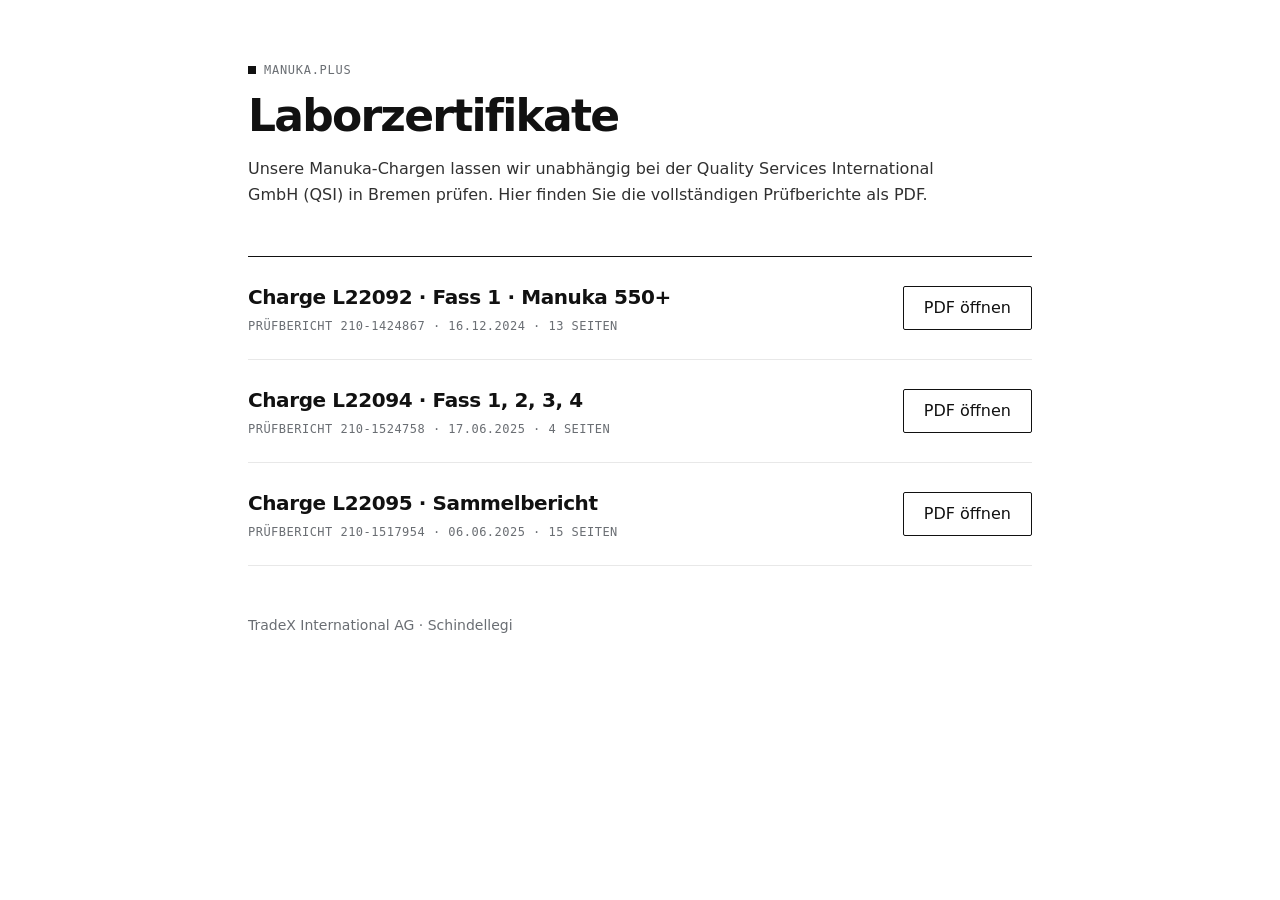
==== zertifikate/index.html @ 69a6b013 "Zertifikate unter /zertifikate, Rest leitet zu Amazon weiter Co-Authored-By: Claude Opus 5.5 <norepl" ====
<!doctype html>
<html lang="de">
<head>
<meta charset="utf-8">
<meta name="viewport" content="width=device-width, initial-scale=1">
<title>Laborzertifikate · Manuka.Plus</title>
<meta name="description" content="Prüfberichte der Quality Services International GmbH (QSI, Bremen) zu unseren Manuka-Honig-Chargen.">
<style>
:root{--white:#fff;--paper:#F8F9FA;--ink:#111;--graphite:#303030;--line:#E8E8E8;--muted:#6A6E73;--accent:#111;--r:2px;--duration-quick:150ms}
*{box-sizing:border-box}
html{-webkit-font-smoothing:antialiased}
body{margin:0;background:var(--white);color:var(--ink);font:400 16px/1.6 Geist,system-ui,-apple-system,"Segoe UI",Roboto,sans-serif}
main{max-width:880px;margin:0 auto;padding:64px clamp(16px,4vw,48px) 96px}
.eyebrow{font:500 12px/1 "JetBrains Mono",ui-monospace,Menlo,monospace;letter-spacing:.06em;text-transform:uppercase;color:var(--muted);display:flex;gap:8px;align-items:center}
.eyebrow::before{content:"";width:8px;height:8px;background:var(--accent)}
h1{font-weight:600;font-size:clamp(32px,6vw,44px);line-height:1.1;letter-spacing:-.04em;margin:16px 0 16px;text-wrap:balance}
p.lead{color:var(--graphite);max-width:70ch;margin:0 0 48px;text-wrap:pretty}
ul{list-style:none;margin:0;padding:0;border-top:1px solid var(--ink)}
li{border-bottom:1px solid var(--line);padding:24px 0;display:flex;gap:16px;justify-content:space-between;align-items:center;flex-wrap:wrap}
h2{font-size:20px;font-weight:600;letter-spacing:-.02em;margin:0 0 4px}
.meta{font:400 12px/1.5 "JetBrains Mono",ui-monospace,Menlo,monospace;letter-spacing:.04em;text-transform:uppercase;color:var(--muted);font-variant-numeric:tabular-nums}
a.btn{display:inline-flex;align-items:center;min-height:44px;padding:0 20px;border:1px solid var(--ink);border-radius:var(--r);color:var(--ink);text-decoration:none;font-weight:500;white-space:nowrap;transition:background-color var(--duration-quick),color var(--duration-quick)}
a.btn:hover{background:var(--ink);color:var(--white)}
a:focus-visible{outline:2px solid var(--accent);outline-offset:3px}
footer{margin-top:48px;color:var(--muted);font-size:14px}
footer a{color:var(--ink)}
@media (prefers-reduced-motion:reduce){a.btn{transition:none}}
</style>
</head>
<body>
<main>
  <div class="eyebrow">Manuka.Plus</div>
  <h1>Laborzertifikate</h1>
  <p class="lead">Unsere Manuka-Chargen lassen wir unabhängig bei der Quality Services International GmbH (QSI) in Bremen prüfen. Hier finden Sie die vollständigen Prüfberichte als PDF.</p>
  <ul>
    <li>
      <div>
        <h2>Charge L22092 · Fass 1 · Manuka 550+</h2>
        <div class="meta">Prüfbericht 210-1424867 · 16.12.2024 · 13 Seiten</div>
      </div>
      <a class="btn" href="l22092-fass-1-manuka-550.pdf">PDF öffnen</a>
    </li>
    <li>
      <div>
        <h2>Charge L22094 · Fass 1, 2, 3, 4</h2>
        <div class="meta">Prüfbericht 210-1524758 · 17.06.2025 · 4 Seiten</div>
      </div>
      <a class="btn" href="l22094-fass-1-2-3-4.pdf">PDF öffnen</a>
    </li>
    <li>
      <div>
        <h2>Charge L22095 · Sammelbericht</h2>
        <div class="meta">Prüfbericht 210-1517954 · 06.06.2025 · 15 Seiten</div>
      </div>
      <a class="btn" href="l22095-sammelbericht.pdf">PDF öffnen</a>
    </li>
  </ul>
  <footer>TradeX International AG · Schindellegi</footer>
</main>
</body>
</html>
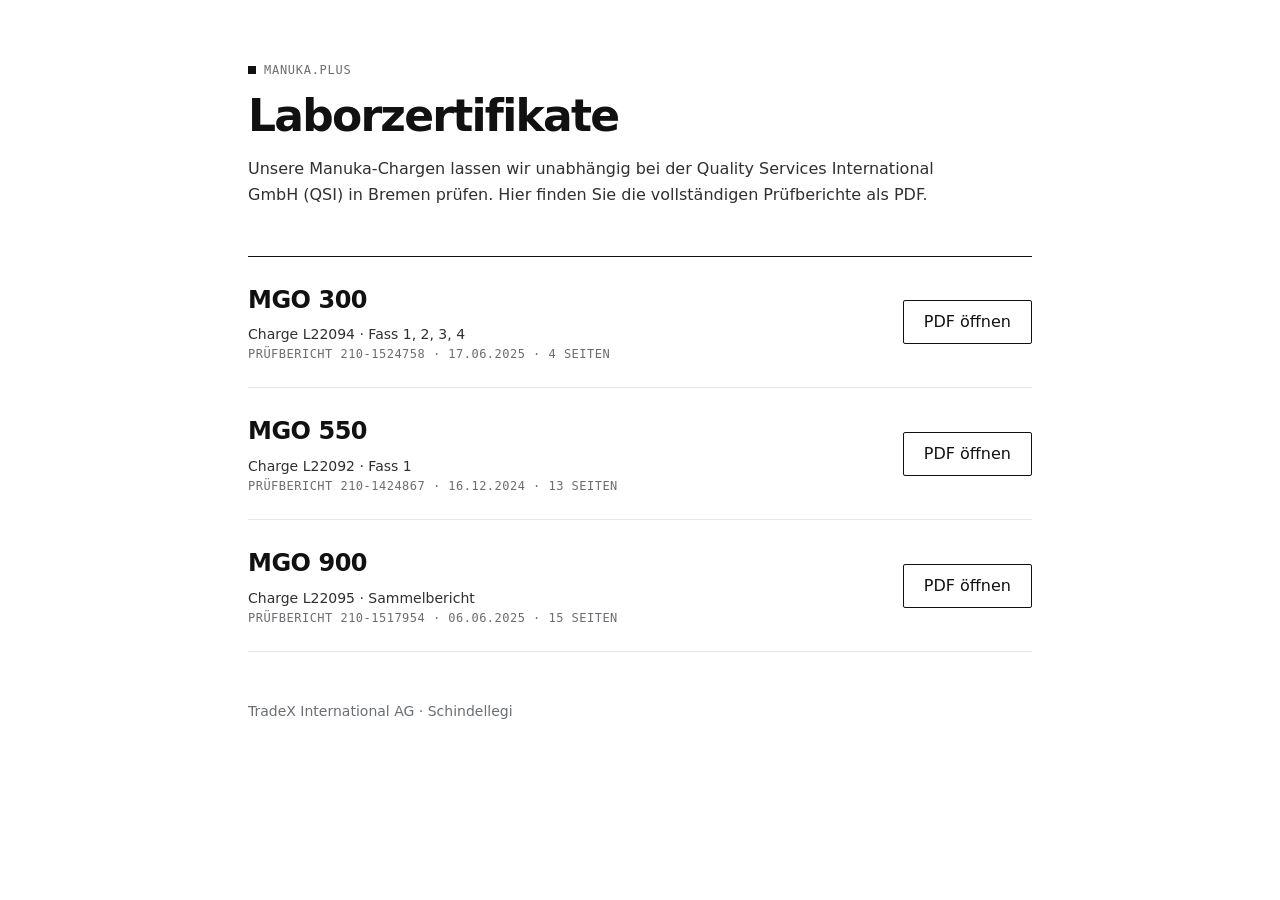
==== commit d6980e3d: "Zertifikate nach MGO-Stufe benennen Co-Authored-By: Claude Opus 5.5 <noreply@anthropic.com> Claude-S" ====
--- a/zertifikate/index.html
+++ b/zertifikate/index.html
@@ -17,7 +17,8 @@
 p.lead{color:var(--graphite);max-width:70ch;margin:0 0 48px;text-wrap:pretty}
 ul{list-style:none;margin:0;padding:0;border-top:1px solid var(--ink)}
 li{border-bottom:1px solid var(--line);padding:24px 0;display:flex;gap:16px;justify-content:space-between;align-items:center;flex-wrap:wrap}
-h2{font-size:20px;font-weight:600;letter-spacing:-.02em;margin:0 0 4px}
+h2{font-size:24px;font-weight:600;letter-spacing:-.02em;margin:0 0 4px}
+.sub{font-size:14px;color:var(--graphite)}
 .meta{font:400 12px/1.5 "JetBrains Mono",ui-monospace,Menlo,monospace;letter-spacing:.04em;text-transform:uppercase;color:var(--muted);font-variant-numeric:tabular-nums}
 a.btn{display:inline-flex;align-items:center;min-height:44px;padding:0 20px;border:1px solid var(--ink);border-radius:var(--r);color:var(--ink);text-decoration:none;font-weight:500;white-space:nowrap;transition:background-color var(--duration-quick),color var(--duration-quick)}
 a.btn:hover{background:var(--ink);color:var(--white)}
@@ -35,24 +36,27 @@
   <ul>
     <li>
       <div>
-        <h2>Charge L22092 · Fass 1 · Manuka 550+</h2>
-        <div class="meta">Prüfbericht 210-1424867 · 16.12.2024 · 13 Seiten</div>
+        <h2>MGO 300</h2>
+        <div class="sub">Charge L22094 · Fass 1, 2, 3, 4</div>
+        <div class="meta">Prüfbericht 210-1524758 · 17.06.2025 · 4 Seiten</div>
       </div>
-      <a class="btn" href="l22092-fass-1-manuka-550.pdf">PDF öffnen</a>
+      <a class="btn" href="l22094-fass-1-2-3-4.pdf" aria-label="MGO 300 PDF öffnen">PDF öffnen</a>
     </li>
     <li>
       <div>
-        <h2>Charge L22094 · Fass 1, 2, 3, 4</h2>
-        <div class="meta">Prüfbericht 210-1524758 · 17.06.2025 · 4 Seiten</div>
+        <h2>MGO 550</h2>
+        <div class="sub">Charge L22092 · Fass 1</div>
+        <div class="meta">Prüfbericht 210-1424867 · 16.12.2024 · 13 Seiten</div>
       </div>
-      <a class="btn" href="l22094-fass-1-2-3-4.pdf">PDF öffnen</a>
+      <a class="btn" href="l22092-fass-1-manuka-550.pdf" aria-label="MGO 550 PDF öffnen">PDF öffnen</a>
     </li>
     <li>
       <div>
-        <h2>Charge L22095 · Sammelbericht</h2>
+        <h2>MGO 900</h2>
+        <div class="sub">Charge L22095 · Sammelbericht</div>
         <div class="meta">Prüfbericht 210-1517954 · 06.06.2025 · 15 Seiten</div>
       </div>
-      <a class="btn" href="l22095-sammelbericht.pdf">PDF öffnen</a>
+      <a class="btn" href="l22095-sammelbericht.pdf" aria-label="MGO 900 PDF öffnen">PDF öffnen</a>
     </li>
   </ul>
   <footer>TradeX International AG · Schindellegi</footer>
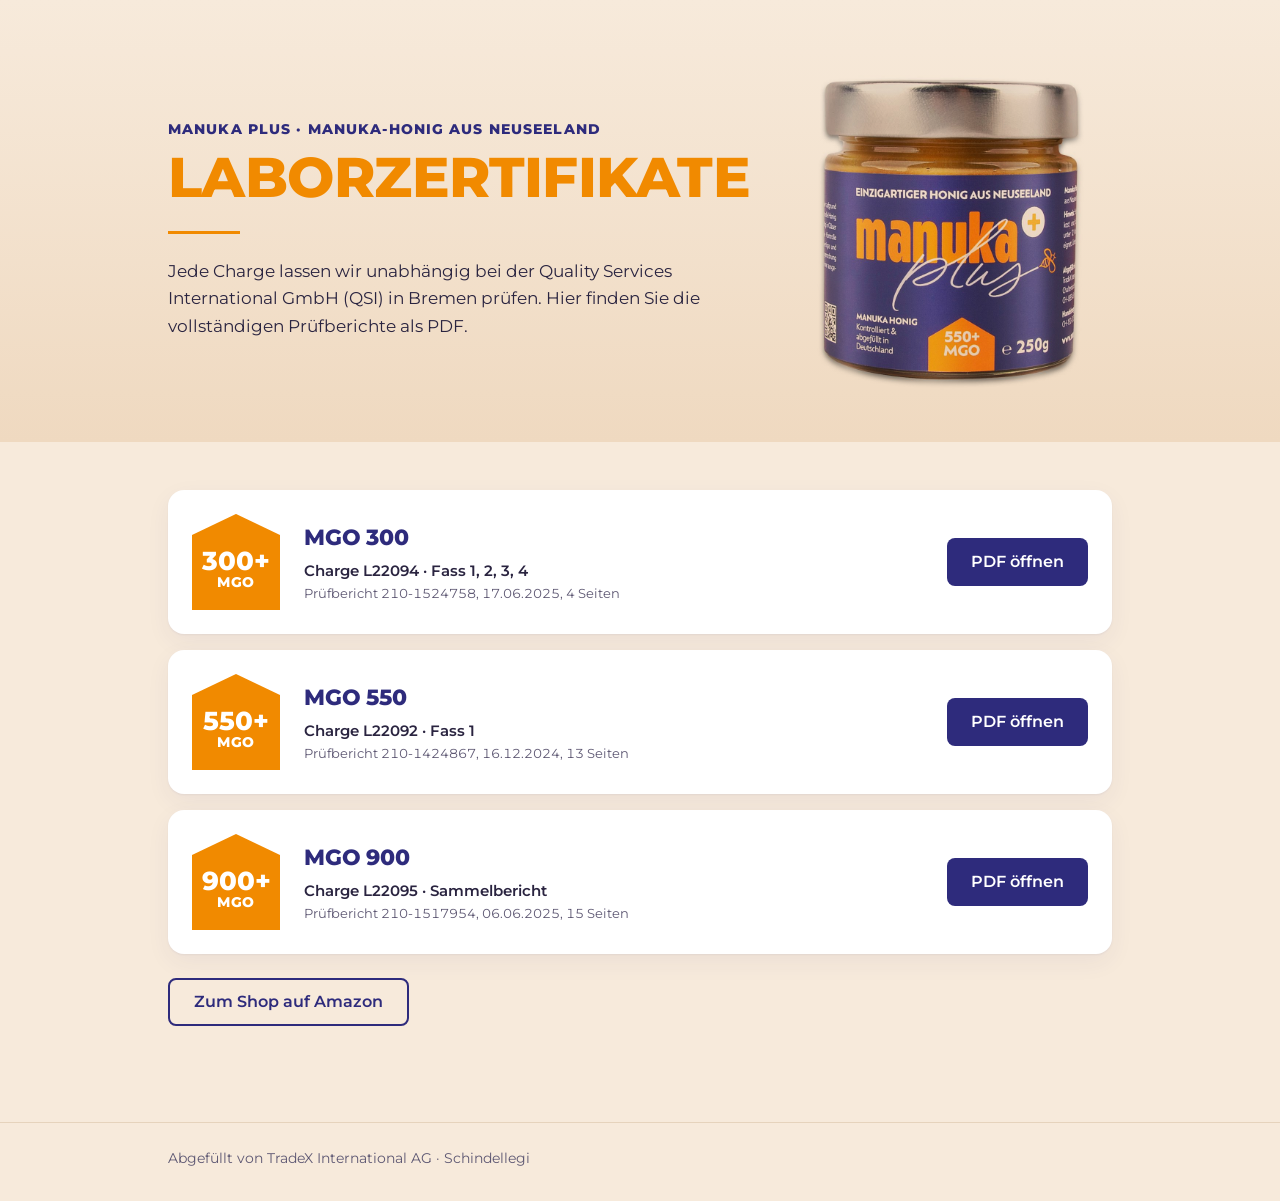
==== commit 8f943713: "Zertifikatsseite im Manuka-Plus-Stil (Orange, Navy, Beige, Glas-Foto) Co-Authored-By: Claude Opus 5." ====
--- a/zertifikate/index.html
+++ b/zertifikate/index.html
@@ -3,63 +3,103 @@
 <head>
 <meta charset="utf-8">
 <meta name="viewport" content="width=device-width, initial-scale=1">
-<title>Laborzertifikate · Manuka.Plus</title>
-<meta name="description" content="Prüfberichte der Quality Services International GmbH (QSI, Bremen) zu unseren Manuka-Honig-Chargen.">
+<title>Laborzertifikate · Manuka Plus</title>
+<meta name="description" content="Unabhängige Prüfberichte der Quality Services International GmbH (QSI, Bremen) zu unserem Manuka-Honig MGO 300, MGO 550 und MGO 900.">
 <style>
-:root{--white:#fff;--paper:#F8F9FA;--ink:#111;--graphite:#303030;--line:#E8E8E8;--muted:#6A6E73;--accent:#111;--r:2px;--duration-quick:150ms}
+@font-face{font-family:Montserrat;font-weight:400;font-display:swap;src:url(../assets/fonts/montserrat-latin-400-normal.woff2) format("woff2")}
+@font-face{font-family:Montserrat;font-weight:600;font-display:swap;src:url(../assets/fonts/montserrat-latin-600-normal.woff2) format("woff2")}
+@font-face{font-family:Montserrat;font-weight:800;font-display:swap;src:url(../assets/fonts/montserrat-latin-800-normal.woff2) format("woff2")}
+:root{
+  --navy:#2E2B7C;--navy-hover:#24216A;--orange:#F18A00;--orange-text:#B85F00;
+  --cream:#F7EADB;--cream-deep:#EFD9C0;--card:#FFFFFF;--ink:#2A2440;--muted:#5E5873;--line:#E6D3BC;
+  --r-sm:8px;--r-lg:16px;--duration-quick:150ms;--ease:cubic-bezier(.22,1,.36,1)
+}
 *{box-sizing:border-box}
 html{-webkit-font-smoothing:antialiased}
-body{margin:0;background:var(--white);color:var(--ink);font:400 16px/1.6 Geist,system-ui,-apple-system,"Segoe UI",Roboto,sans-serif}
-main{max-width:880px;margin:0 auto;padding:64px clamp(16px,4vw,48px) 96px}
-.eyebrow{font:500 12px/1 "JetBrains Mono",ui-monospace,Menlo,monospace;letter-spacing:.06em;text-transform:uppercase;color:var(--muted);display:flex;gap:8px;align-items:center}
-.eyebrow::before{content:"";width:8px;height:8px;background:var(--accent)}
-h1{font-weight:600;font-size:clamp(32px,6vw,44px);line-height:1.1;letter-spacing:-.04em;margin:16px 0 16px;text-wrap:balance}
-p.lead{color:var(--graphite);max-width:70ch;margin:0 0 48px;text-wrap:pretty}
-ul{list-style:none;margin:0;padding:0;border-top:1px solid var(--ink)}
-li{border-bottom:1px solid var(--line);padding:24px 0;display:flex;gap:16px;justify-content:space-between;align-items:center;flex-wrap:wrap}
-h2{font-size:24px;font-weight:600;letter-spacing:-.02em;margin:0 0 4px}
-.sub{font-size:14px;color:var(--graphite)}
-.meta{font:400 12px/1.5 "JetBrains Mono",ui-monospace,Menlo,monospace;letter-spacing:.04em;text-transform:uppercase;color:var(--muted);font-variant-numeric:tabular-nums}
-a.btn{display:inline-flex;align-items:center;min-height:44px;padding:0 20px;border:1px solid var(--ink);border-radius:var(--r);color:var(--ink);text-decoration:none;font-weight:500;white-space:nowrap;transition:background-color var(--duration-quick),color var(--duration-quick)}
-a.btn:hover{background:var(--ink);color:var(--white)}
-a:focus-visible{outline:2px solid var(--accent);outline-offset:3px}
-footer{margin-top:48px;color:var(--muted);font-size:14px}
-footer a{color:var(--ink)}
-@media (prefers-reduced-motion:reduce){a.btn{transition:none}}
+body{margin:0;background:var(--cream);color:var(--ink);font:400 16px/1.6 Montserrat,system-ui,-apple-system,"Segoe UI",sans-serif}
+.wrap{max-width:1040px;margin:0 auto;padding:0 clamp(16px,4vw,48px)}
+.hero{background:linear-gradient(180deg,var(--cream) 0%,var(--cream-deep) 100%)}
+.hero .wrap{display:grid;grid-template-columns:1.2fr 1fr;gap:32px;align-items:center;padding-top:64px;padding-bottom:48px}
+.kicker{font-weight:800;font-size:14px;letter-spacing:.08em;text-transform:uppercase;color:var(--navy);margin:0 0 8px}
+h1{font-weight:800;font-size:clamp(26px,7.4vw,56px);line-height:1.05;letter-spacing:-.01em;text-transform:uppercase;color:var(--orange);margin:0 0 24px;text-wrap:balance}
+.rule{width:72px;height:3px;background:var(--orange);border:0;margin:0 0 24px}
+.lead{max-width:52ch;margin:0;color:var(--ink);font-size:17px;text-wrap:pretty}
+.hero img{width:100%;max-width:380px;height:auto;justify-self:center;mix-blend-mode:multiply;aspect-ratio:1}
+main.wrap{padding-top:48px;padding-bottom:96px}
+ul{list-style:none;margin:0;padding:0;display:grid;gap:16px}
+li{background:var(--card);border-radius:var(--r-lg);padding:24px;display:flex;gap:24px;align-items:center;box-shadow:0 1px 2px rgb(46 43 124 / .06),0 8px 24px rgb(46 43 124 / .06)}
+.badge{flex:none;width:88px;height:96px;background:var(--orange);color:#fff;display:flex;flex-direction:column;align-items:center;justify-content:center;padding-top:14px;clip-path:polygon(50% 0,100% 22%,100% 100%,0 100%,0 22%);font-weight:800;line-height:1.05;text-align:center}
+.badge b{font-size:26px}
+.badge span{font-size:14px;letter-spacing:.04em}
+.info{flex:1;min-width:0}
+h2{font-weight:800;font-size:22px;color:var(--navy);margin:0 0 4px;letter-spacing:-.01em}
+.sub{font-size:15px;font-weight:600;color:var(--ink)}
+.meta{font-size:13px;color:var(--muted);font-variant-numeric:tabular-nums}
+a.btn{flex:none;display:inline-flex;align-items:center;min-height:48px;padding:0 24px;border-radius:var(--r-sm);background:var(--navy);color:#fff;text-decoration:none;font-weight:600;white-space:nowrap;transition:background-color var(--duration-quick) var(--ease)}
+a.btn:hover{background:var(--navy-hover)}
+a.btn:active{transform:scale(.96)}
+a:focus-visible{outline:2px solid var(--orange);outline-offset:3px}
+.note{margin:32px 0 0;font-size:14px;color:var(--muted);max-width:70ch}
+.shop{display:inline-flex;align-items:center;min-height:48px;margin-top:24px;padding:0 24px;border-radius:var(--r-sm);border:2px solid var(--navy);color:var(--navy);font-weight:600;text-decoration:none}
+.shop:hover{background:var(--navy);color:#fff}
+footer{border-top:1px solid var(--line)}
+footer .wrap{padding-top:24px;padding-bottom:32px;font-size:14px;color:var(--muted)}
+@media (max-width:767px){
+  .hero .wrap{grid-template-columns:1fr;padding-top:40px;gap:8px}
+  .hero img{max-width:240px;order:-1}
+  li{flex-wrap:wrap;gap:16px;padding:20px}
+  .badge{width:72px;height:80px;padding-top:12px}
+  .badge b{font-size:22px}
+  .info{flex-basis:calc(100% - 88px)}
+  a.btn{width:100%;justify-content:center}
+}
+@media (prefers-reduced-motion:reduce){a.btn{transition:none}a.btn:active{transform:none}}
 </style>
 </head>
 <body>
-<main>
-  <div class="eyebrow">Manuka.Plus</div>
-  <h1>Laborzertifikate</h1>
-  <p class="lead">Unsere Manuka-Chargen lassen wir unabhängig bei der Quality Services International GmbH (QSI) in Bremen prüfen. Hier finden Sie die vollständigen Prüfberichte als PDF.</p>
+<header class="hero">
+  <div class="wrap">
+    <div>
+      <p class="kicker">Manuka Plus · Manuka-Honig aus Neuseeland</p>
+      <h1>Laborzertifikate</h1>
+      <hr class="rule">
+      <p class="lead">Jede Charge lassen wir unabhängig bei der Quality Services International GmbH (QSI) in Bremen prüfen. Hier finden Sie die vollständigen Prüfberichte als PDF.</p>
+    </div>
+    <img src="../assets/manuka-plus-glas.jpg" width="900" height="900" alt="Glas Manuka Plus Manuka-Honig 550+ MGO, 250 g">
+  </div>
+</header>
+<main class="wrap">
   <ul>
     <li>
-      <div>
+      <div class="badge" aria-hidden="true"><b>300+</b><span>MGO</span></div>
+      <div class="info">
         <h2>MGO 300</h2>
         <div class="sub">Charge L22094 · Fass 1, 2, 3, 4</div>
-        <div class="meta">Prüfbericht 210-1524758 · 17.06.2025 · 4 Seiten</div>
+        <div class="meta">Prüfbericht 210-1524758, 17.06.2025, 4 Seiten</div>
       </div>
-      <a class="btn" href="l22094-fass-1-2-3-4.pdf" aria-label="MGO 300 PDF öffnen">PDF öffnen</a>
+      <a class="btn" href="l22094-fass-1-2-3-4.pdf" aria-label="Prüfbericht MGO 300 als PDF öffnen">PDF öffnen</a>
     </li>
     <li>
-      <div>
+      <div class="badge" aria-hidden="true"><b>550+</b><span>MGO</span></div>
+      <div class="info">
         <h2>MGO 550</h2>
         <div class="sub">Charge L22092 · Fass 1</div>
-        <div class="meta">Prüfbericht 210-1424867 · 16.12.2024 · 13 Seiten</div>
+        <div class="meta">Prüfbericht 210-1424867, 16.12.2024, 13 Seiten</div>
       </div>
-      <a class="btn" href="l22092-fass-1-manuka-550.pdf" aria-label="MGO 550 PDF öffnen">PDF öffnen</a>
+      <a class="btn" href="l22092-fass-1-manuka-550.pdf" aria-label="Prüfbericht MGO 550 als PDF öffnen">PDF öffnen</a>
     </li>
     <li>
-      <div>
+      <div class="badge" aria-hidden="true"><b>900+</b><span>MGO</span></div>
+      <div class="info">
         <h2>MGO 900</h2>
         <div class="sub">Charge L22095 · Sammelbericht</div>
-        <div class="meta">Prüfbericht 210-1517954 · 06.06.2025 · 15 Seiten</div>
+        <div class="meta">Prüfbericht 210-1517954, 06.06.2025, 15 Seiten</div>
       </div>
-      <a class="btn" href="l22095-sammelbericht.pdf" aria-label="MGO 900 PDF öffnen">PDF öffnen</a>
+      <a class="btn" href="l22095-sammelbericht.pdf" aria-label="Prüfbericht MGO 900 als PDF öffnen">PDF öffnen</a>
     </li>
   </ul>
-  <footer>TradeX International AG · Schindellegi</footer>
+  <a class="shop" href="https://www.amazon.de/dp/B0G4X7DW7X?th=1">Zum Shop auf Amazon</a>
 </main>
+<footer><div class="wrap">Abgefüllt von TradeX International AG · Schindellegi</div></footer>
 </body>
 </html>
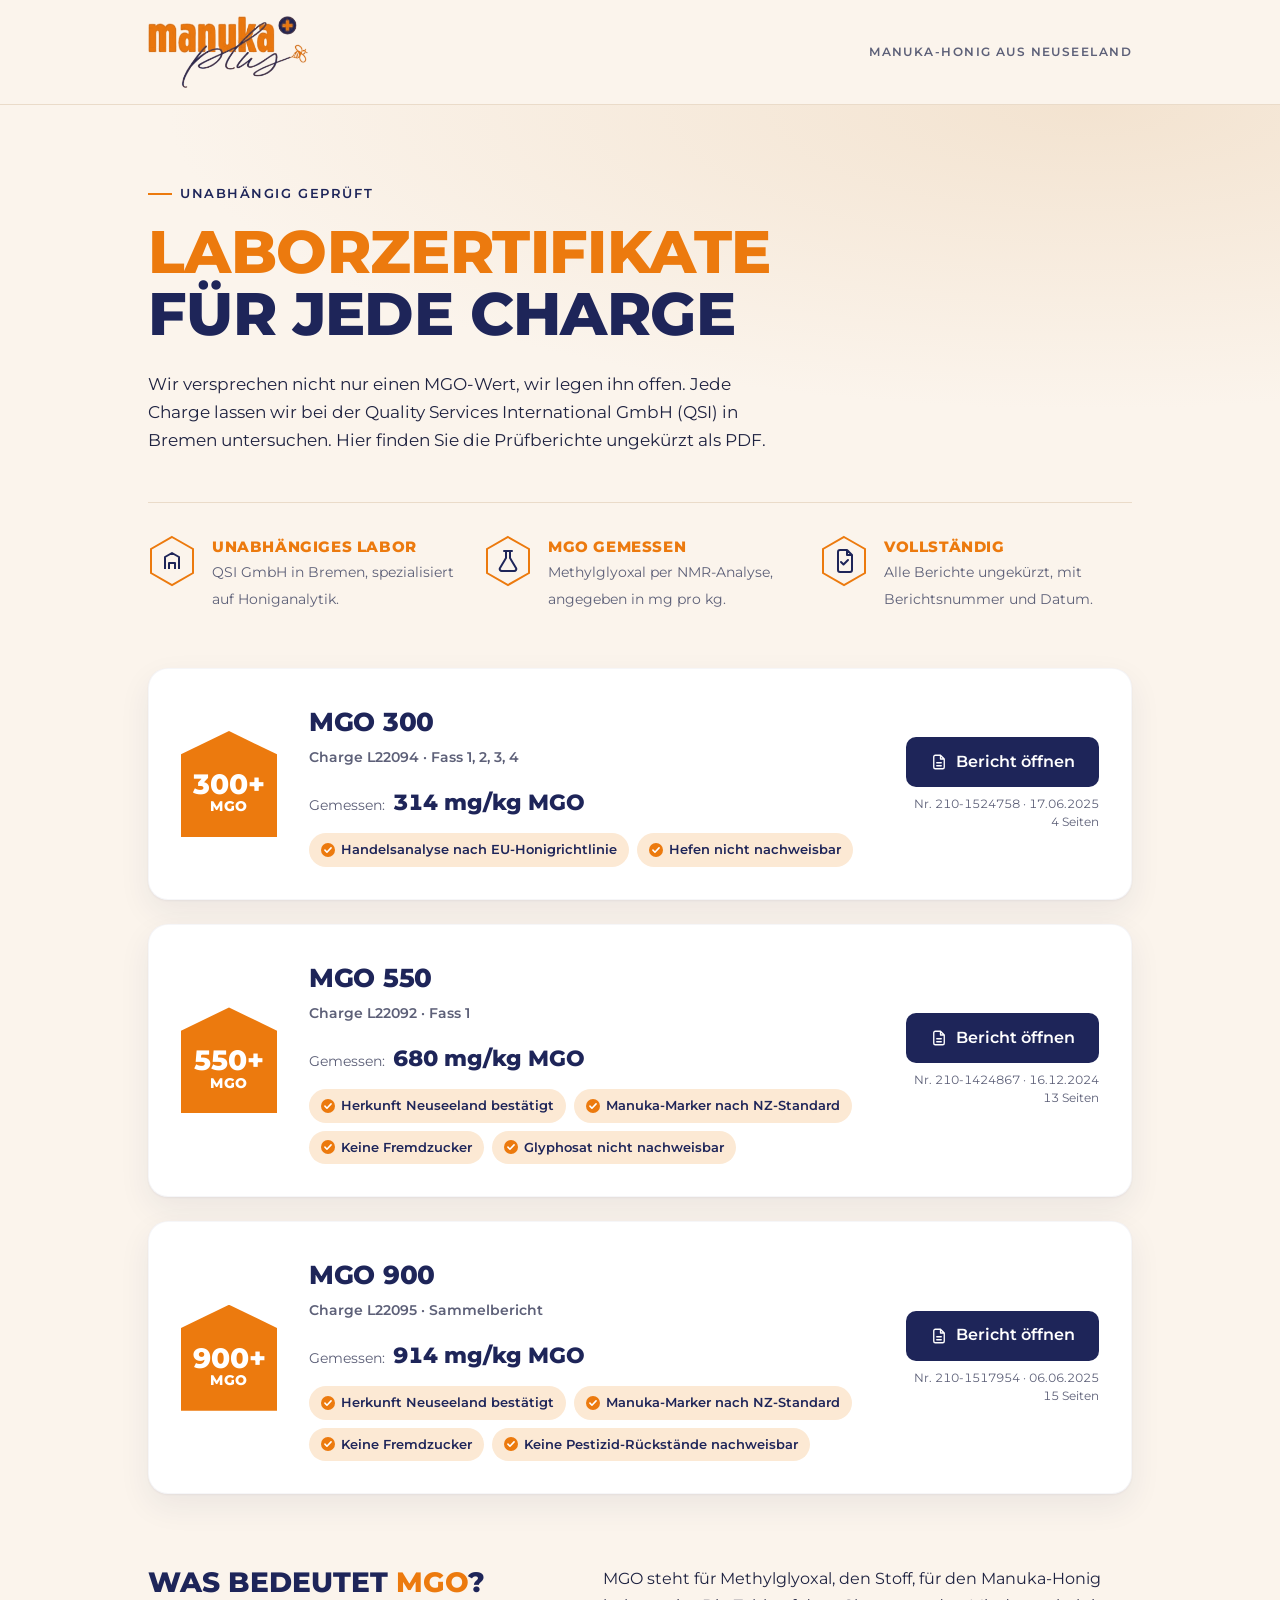
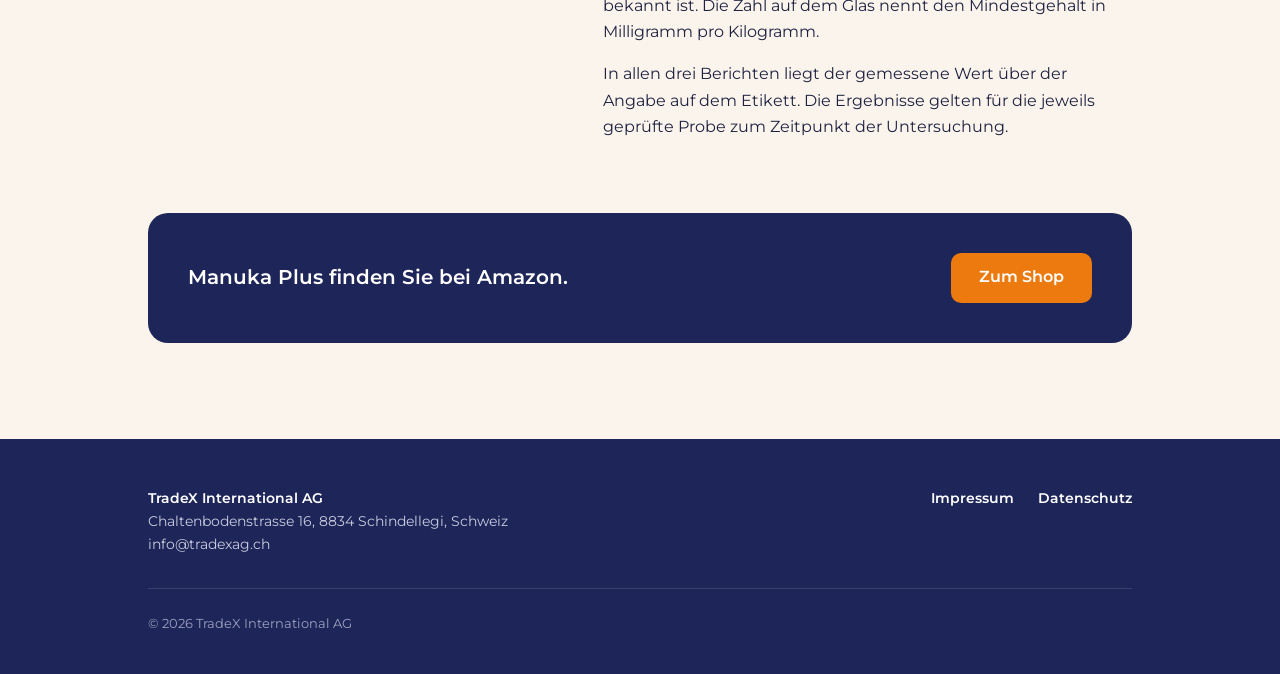
==== commit eb6f8406: "Zertifikatsseite hochwertiger: Logo, Messwerte, Prüfpunkte, MGO-Erklärung; Impressum Co-Authored-By:" ====
--- a/zertifikate/index.html
+++ b/zertifikate/index.html
@@ -4,102 +4,186 @@
 <meta charset="utf-8">
 <meta name="viewport" content="width=device-width, initial-scale=1">
 <title>Laborzertifikate · Manuka Plus</title>
-<meta name="description" content="Unabhängige Prüfberichte der Quality Services International GmbH (QSI, Bremen) zu unserem Manuka-Honig MGO 300, MGO 550 und MGO 900.">
+<meta name="description" content="Unabhängige Prüfberichte der QSI GmbH Bremen zu Manuka Plus MGO 300, MGO 550 und MGO 900, vollständig als PDF.">
+<meta property="og:type" content="website">
+<meta property="og:site_name" content="Manuka Plus">
+<meta property="og:title" content="Laborzertifikate · Manuka Plus">
+<meta property="og:description" content="Unabhängige Prüfberichte (QSI Bremen) zu Manuka Plus MGO 300, MGO 550 und MGO 900.">
+<meta property="og:url" content="https://manuka.plus/zertifikate/">
+<meta property="og:image" content="https://manuka.plus/assets/og-manuka-plus-wide.jpg">
+<meta property="og:image:width" content="1200">
+<meta property="og:image:height" content="630">
+<meta name="twitter:card" content="summary_large_image">
+<link rel="icon" href="/assets/favicon.svg" type="image/svg+xml">
+<link rel="preload" href="/assets/fonts/montserrat-latin-800-normal.woff2" as="font" type="font/woff2" crossorigin>
+<link rel="stylesheet" href="/assets/site.css">
 <style>
-@font-face{font-family:Montserrat;font-weight:400;font-display:swap;src:url(../assets/fonts/montserrat-latin-400-normal.woff2) format("woff2")}
-@font-face{font-family:Montserrat;font-weight:600;font-display:swap;src:url(../assets/fonts/montserrat-latin-600-normal.woff2) format("woff2")}
-@font-face{font-family:Montserrat;font-weight:800;font-display:swap;src:url(../assets/fonts/montserrat-latin-800-normal.woff2) format("woff2")}
-:root{
-  --navy:#2E2B7C;--navy-hover:#24216A;--orange:#F18A00;--orange-text:#B85F00;
-  --cream:#F7EADB;--cream-deep:#EFD9C0;--card:#FFFFFF;--ink:#2A2440;--muted:#5E5873;--line:#E6D3BC;
-  --r-sm:8px;--r-lg:16px;--duration-quick:150ms;--ease:cubic-bezier(.22,1,.36,1)
+.hero{background:radial-gradient(120% 90% at 85% 0%,var(--sand) 0%,var(--cream) 60%);padding:72px 0 56px}
+.trust{display:grid;grid-template-columns:repeat(3,1fr);gap:24px;margin-top:48px;padding-top:32px;border-top:1px solid var(--line)}
+.trust div{display:flex;gap:16px;align-items:flex-start}
+.trust p{margin:0}
+.trust svg{flex:none;width:48px;height:52px}
+.trust b{display:block;font-weight:800;font-size:15px;color:var(--orange);text-transform:uppercase;letter-spacing:.04em}
+.trust span{font-size:14px;color:var(--muted);line-height:1.5}
+.list{display:grid;gap:24px;margin:0;padding:0;list-style:none}
+.report{background:var(--card);border-radius:var(--r-lg);box-shadow:var(--shadow);display:grid;grid-template-columns:auto 1fr auto;gap:32px;align-items:center;padding:32px;border:1px solid rgb(30 37 89 / .04)}
+.badge{width:96px;height:106px;background:var(--orange);color:#fff;display:flex;flex-direction:column;align-items:center;justify-content:center;padding-top:16px;clip-path:polygon(50% 0,100% 22%,100% 100%,0 100%,0 22%);font-weight:800;line-height:1.05;text-align:center}
+.badge b{font-size:28px}
+.badge small{font-size:14px;letter-spacing:.06em}
+.report h2{font-weight:800;font-size:26px;color:var(--navy);margin:0;letter-spacing:-.01em}
+.charge{font-size:14px;font-weight:600;color:var(--muted);margin:2px 0 16px}
+.measured{display:flex;align-items:baseline;gap:8px;margin:0 0 12px;color:var(--navy)}
+.measured strong{font-size:22px;font-weight:800;font-variant-numeric:tabular-nums}
+.measured span{font-size:14px;color:var(--muted)}
+.checks{list-style:none;margin:0;padding:0;display:flex;flex-wrap:wrap;gap:8px}
+.checks li{display:inline-flex;align-items:center;gap:6px;font-size:13px;font-weight:600;color:var(--navy);background:var(--orange-soft);border-radius:999px;padding:6px 12px}
+.checks svg{width:14px;height:14px;flex:none}
+.side{text-align:right;display:flex;flex-direction:column;gap:8px;align-items:flex-end}
+.side .no{font-size:12px;color:var(--muted);font-variant-numeric:tabular-nums;line-height:1.5}
+a.btn{display:inline-flex;align-items:center;gap:8px;min-height:50px;padding:0 24px;border-radius:var(--r-sm);background:var(--navy);color:#fff;text-decoration:none;font-weight:600;white-space:nowrap;transition:background-color var(--duration-quick) var(--ease)}
+a.btn:hover{background:var(--navy-2)}
+a.btn:active{transform:scale(.96)}
+a.btn svg{width:18px;height:18px}
+section.explain{margin-top:72px;display:grid;grid-template-columns:1fr 1.3fr;gap:48px;align-items:start}
+.explain h2{font-weight:800;font-size:28px;line-height:1.15;color:var(--navy);margin:0;text-transform:uppercase}
+.explain h2 em{font-style:normal;color:var(--orange)}
+.explain p{margin:0 0 16px;max-width:62ch}
+.cta{margin-top:56px;background:var(--navy);color:#fff;border-radius:var(--r-lg);padding:40px;display:flex;align-items:center;justify-content:space-between;gap:24px;flex-wrap:wrap}
+.cta p{margin:0;font-size:20px;font-weight:600;max-width:40ch}
+.cta a{display:inline-flex;align-items:center;min-height:50px;padding:0 28px;border-radius:var(--r-sm);background:var(--orange);color:#fff;font-weight:600;text-decoration:none}
+.cta a:hover{background:#D86C05}
+main{padding-top:56px}
+@media (max-width:899px){
+  .report{grid-template-columns:auto 1fr;gap:20px 24px}
+  .side{grid-column:1/-1;flex-direction:row-reverse;justify-content:space-between;align-items:center;text-align:left}
 }
-*{box-sizing:border-box}
-html{-webkit-font-smoothing:antialiased}
-body{margin:0;background:var(--cream);color:var(--ink);font:400 16px/1.6 Montserrat,system-ui,-apple-system,"Segoe UI",sans-serif}
-.wrap{max-width:1040px;margin:0 auto;padding:0 clamp(16px,4vw,48px)}
-.hero{background:linear-gradient(180deg,var(--cream) 0%,var(--cream-deep) 100%)}
-.hero .wrap{display:grid;grid-template-columns:1.2fr 1fr;gap:32px;align-items:center;padding-top:64px;padding-bottom:48px}
-.kicker{font-weight:800;font-size:14px;letter-spacing:.08em;text-transform:uppercase;color:var(--navy);margin:0 0 8px}
-h1{font-weight:800;font-size:clamp(26px,7.4vw,56px);line-height:1.05;letter-spacing:-.01em;text-transform:uppercase;color:var(--orange);margin:0 0 24px;text-wrap:balance}
-.rule{width:72px;height:3px;background:var(--orange);border:0;margin:0 0 24px}
-.lead{max-width:52ch;margin:0;color:var(--ink);font-size:17px;text-wrap:pretty}
-.hero img{width:100%;max-width:380px;height:auto;justify-self:center;mix-blend-mode:multiply;aspect-ratio:1}
-main.wrap{padding-top:48px;padding-bottom:96px}
-ul{list-style:none;margin:0;padding:0;display:grid;gap:16px}
-li{background:var(--card);border-radius:var(--r-lg);padding:24px;display:flex;gap:24px;align-items:center;box-shadow:0 1px 2px rgb(46 43 124 / .06),0 8px 24px rgb(46 43 124 / .06)}
-.badge{flex:none;width:88px;height:96px;background:var(--orange);color:#fff;display:flex;flex-direction:column;align-items:center;justify-content:center;padding-top:14px;clip-path:polygon(50% 0,100% 22%,100% 100%,0 100%,0 22%);font-weight:800;line-height:1.05;text-align:center}
-.badge b{font-size:26px}
-.badge span{font-size:14px;letter-spacing:.04em}
-.info{flex:1;min-width:0}
-h2{font-weight:800;font-size:22px;color:var(--navy);margin:0 0 4px;letter-spacing:-.01em}
-.sub{font-size:15px;font-weight:600;color:var(--ink)}
-.meta{font-size:13px;color:var(--muted);font-variant-numeric:tabular-nums}
-a.btn{flex:none;display:inline-flex;align-items:center;min-height:48px;padding:0 24px;border-radius:var(--r-sm);background:var(--navy);color:#fff;text-decoration:none;font-weight:600;white-space:nowrap;transition:background-color var(--duration-quick) var(--ease)}
-a.btn:hover{background:var(--navy-hover)}
-a.btn:active{transform:scale(.96)}
-a:focus-visible{outline:2px solid var(--orange);outline-offset:3px}
-.note{margin:32px 0 0;font-size:14px;color:var(--muted);max-width:70ch}
-.shop{display:inline-flex;align-items:center;min-height:48px;margin-top:24px;padding:0 24px;border-radius:var(--r-sm);border:2px solid var(--navy);color:var(--navy);font-weight:600;text-decoration:none}
-.shop:hover{background:var(--navy);color:#fff}
-footer{border-top:1px solid var(--line)}
-footer .wrap{padding-top:24px;padding-bottom:32px;font-size:14px;color:var(--muted)}
 @media (max-width:767px){
-  .hero .wrap{grid-template-columns:1fr;padding-top:40px;gap:8px}
-  .hero img{max-width:240px;order:-1}
-  li{flex-wrap:wrap;gap:16px;padding:20px}
+  .hero{padding:48px 0 40px}
+  .trust{grid-template-columns:1fr;gap:20px}
+  .report{padding:24px 20px;grid-template-columns:1fr}
   .badge{width:72px;height:80px;padding-top:12px}
   .badge b{font-size:22px}
-  .info{flex-basis:calc(100% - 88px)}
-  a.btn{width:100%;justify-content:center}
+  .side{flex-direction:column;align-items:stretch}
+  a.btn{justify-content:center}
+  section.explain{grid-template-columns:1fr;gap:16px;margin-top:56px}
+  .cta{padding:28px 24px}
+  .cta a{width:100%;justify-content:center}
 }
 @media (prefers-reduced-motion:reduce){a.btn{transition:none}a.btn:active{transform:none}}
 </style>
 </head>
 <body>
-<header class="hero">
+<svg width="0" height="0" style="position:absolute" aria-hidden="true">
+  <symbol id="hex" viewBox="0 0 48 52"><path d="M24 2 45 14v24L24 50 3 38V14Z" fill="none" stroke="#EC7A0E" stroke-width="2"/></symbol>
+  <symbol id="ok" viewBox="0 0 16 16"><circle cx="8" cy="8" r="8" fill="#EC7A0E"/><path d="m4.5 8.2 2.3 2.3 4.7-4.9" fill="none" stroke="#fff" stroke-width="1.8" stroke-linecap="round" stroke-linejoin="round"/></symbol>
+  <symbol id="doc" viewBox="0 0 24 24"><path d="M14 3H7a2 2 0 0 0-2 2v14a2 2 0 0 0 2 2h10a2 2 0 0 0 2-2V8Z M14 3v5h5 M9 13h6 M9 17h6" fill="none" stroke="currentColor" stroke-width="1.8" stroke-linecap="round" stroke-linejoin="round"/></symbol>
+</svg>
+
+<header class="topbar">
   <div class="wrap">
-    <div>
-      <p class="kicker">Manuka Plus · Manuka-Honig aus Neuseeland</p>
-      <h1>Laborzertifikate</h1>
-      <hr class="rule">
-      <p class="lead">Jede Charge lassen wir unabhängig bei der Quality Services International GmbH (QSI) in Bremen prüfen. Hier finden Sie die vollständigen Prüfberichte als PDF.</p>
-    </div>
-    <img src="../assets/manuka-plus-glas.jpg" width="900" height="900" alt="Glas Manuka Plus Manuka-Honig 550+ MGO, 250 g">
+    <img src="/assets/manuka-plus-logo.png" width="600" height="270" alt="Manuka Plus">
+    <span class="tag">Manuka-Honig aus Neuseeland</span>
   </div>
 </header>
+
+<section class="hero">
+  <div class="wrap">
+    <p class="kicker">Unabhängig geprüft</p>
+    <h1>Laborzertifikate <span>für jede Charge</span></h1>
+    <p class="lead">Wir versprechen nicht nur einen MGO-Wert, wir legen ihn offen. Jede Charge lassen wir bei der Quality Services International GmbH (QSI) in Bremen untersuchen. Hier finden Sie die Prüfberichte ungekürzt als PDF.</p>
+    <div class="trust">
+      <div>
+        <svg viewBox="0 0 48 52" aria-hidden="true"><use href="#hex"/><path d="M17 34V22l7-4 7 4v12M21 34v-6h6v6" fill="none" stroke="#1E2559" stroke-width="2" stroke-linejoin="round"/></svg>
+        <p><b>Unabhängiges Labor</b><span>QSI GmbH in Bremen, spezialisiert auf Honiganalytik.</span></p>
+      </div>
+      <div>
+        <svg viewBox="0 0 48 52" aria-hidden="true"><use href="#hex"/><path d="M20 16h8M22 16v7l-6 10a2 2 0 0 0 2 3h12a2 2 0 0 0 2-3l-6-10v-7" fill="none" stroke="#1E2559" stroke-width="2" stroke-linejoin="round" stroke-linecap="round"/></svg>
+        <p><b>MGO gemessen</b><span>Methylglyoxal per NMR-Analyse, angegeben in mg pro kg.</span></p>
+      </div>
+      <div>
+        <svg viewBox="0 0 48 52" aria-hidden="true"><use href="#hex"/><path d="M27 15h-7a2 2 0 0 0-2 2v18a2 2 0 0 0 2 2h10a2 2 0 0 0 2-2V20Zm0 0v5h5M21 27l2.5 2.5L28 25" fill="none" stroke="#1E2559" stroke-width="2" stroke-linejoin="round" stroke-linecap="round"/></svg>
+        <p><b>Vollständig</b><span>Alle Berichte ungekürzt, mit Berichtsnummer und Datum.</span></p>
+      </div>
+    </div>
+  </div>
+</section>
+
 <main class="wrap">
-  <ul>
-    <li>
-      <div class="badge" aria-hidden="true"><b>300+</b><span>MGO</span></div>
-      <div class="info">
+  <ul class="list">
+    <li class="report">
+      <div class="badge" aria-hidden="true"><b>300+</b><small>MGO</small></div>
+      <div>
         <h2>MGO 300</h2>
-        <div class="sub">Charge L22094 · Fass 1, 2, 3, 4</div>
-        <div class="meta">Prüfbericht 210-1524758, 17.06.2025, 4 Seiten</div>
+        <p class="charge">Charge L22094 · Fass 1, 2, 3, 4</p>
+        <p class="measured"><span>Gemessen:</span><strong>314 mg/kg MGO</strong></p>
+        <ul class="checks">
+          <li><svg aria-hidden="true"><use href="#ok"/></svg>Handelsanalyse nach EU-Honigrichtlinie</li>
+          <li><svg aria-hidden="true"><use href="#ok"/></svg>Hefen nicht nachweisbar</li>
+        </ul>
       </div>
-      <a class="btn" href="l22094-fass-1-2-3-4.pdf" aria-label="Prüfbericht MGO 300 als PDF öffnen">PDF öffnen</a>
+      <div class="side">
+        <a class="btn" href="l22094-fass-1-2-3-4.pdf" aria-label="Prüfbericht MGO 300 als PDF öffnen"><svg aria-hidden="true"><use href="#doc"/></svg>Bericht öffnen</a>
+        <span class="no">Nr. 210-1524758 · 17.06.2025<br>4 Seiten</span>
+      </div>
     </li>
-    <li>
-      <div class="badge" aria-hidden="true"><b>550+</b><span>MGO</span></div>
-      <div class="info">
+    <li class="report">
+      <div class="badge" aria-hidden="true"><b>550+</b><small>MGO</small></div>
+      <div>
         <h2>MGO 550</h2>
-        <div class="sub">Charge L22092 · Fass 1</div>
-        <div class="meta">Prüfbericht 210-1424867, 16.12.2024, 13 Seiten</div>
+        <p class="charge">Charge L22092 · Fass 1</p>
+        <p class="measured"><span>Gemessen:</span><strong>680 mg/kg MGO</strong></p>
+        <ul class="checks">
+          <li><svg aria-hidden="true"><use href="#ok"/></svg>Herkunft Neuseeland bestätigt</li>
+          <li><svg aria-hidden="true"><use href="#ok"/></svg>Manuka-Marker nach NZ-Standard</li>
+          <li><svg aria-hidden="true"><use href="#ok"/></svg>Keine Fremdzucker</li>
+          <li><svg aria-hidden="true"><use href="#ok"/></svg>Glyphosat nicht nachweisbar</li>
+        </ul>
       </div>
-      <a class="btn" href="l22092-fass-1-manuka-550.pdf" aria-label="Prüfbericht MGO 550 als PDF öffnen">PDF öffnen</a>
+      <div class="side">
+        <a class="btn" href="l22092-fass-1-manuka-550.pdf" aria-label="Prüfbericht MGO 550 als PDF öffnen"><svg aria-hidden="true"><use href="#doc"/></svg>Bericht öffnen</a>
+        <span class="no">Nr. 210-1424867 · 16.12.2024<br>13 Seiten</span>
+      </div>
     </li>
-    <li>
-      <div class="badge" aria-hidden="true"><b>900+</b><span>MGO</span></div>
-      <div class="info">
+    <li class="report">
+      <div class="badge" aria-hidden="true"><b>900+</b><small>MGO</small></div>
+      <div>
         <h2>MGO 900</h2>
-        <div class="sub">Charge L22095 · Sammelbericht</div>
-        <div class="meta">Prüfbericht 210-1517954, 06.06.2025, 15 Seiten</div>
+        <p class="charge">Charge L22095 · Sammelbericht</p>
+        <p class="measured"><span>Gemessen:</span><strong>914 mg/kg MGO</strong></p>
+        <ul class="checks">
+          <li><svg aria-hidden="true"><use href="#ok"/></svg>Herkunft Neuseeland bestätigt</li>
+          <li><svg aria-hidden="true"><use href="#ok"/></svg>Manuka-Marker nach NZ-Standard</li>
+          <li><svg aria-hidden="true"><use href="#ok"/></svg>Keine Fremdzucker</li>
+          <li><svg aria-hidden="true"><use href="#ok"/></svg>Keine Pestizid-Rückstände nachweisbar</li>
+        </ul>
       </div>
-      <a class="btn" href="l22095-sammelbericht.pdf" aria-label="Prüfbericht MGO 900 als PDF öffnen">PDF öffnen</a>
+      <div class="side">
+        <a class="btn" href="l22095-sammelbericht.pdf" aria-label="Prüfbericht MGO 900 als PDF öffnen"><svg aria-hidden="true"><use href="#doc"/></svg>Bericht öffnen</a>
+        <span class="no">Nr. 210-1517954 · 06.06.2025<br>15 Seiten</span>
+      </div>
     </li>
   </ul>
-  <a class="shop" href="https://www.amazon.de/dp/B0G4X7DW7X?th=1">Zum Shop auf Amazon</a>
+
+  <section class="explain">
+    <h2>Was bedeutet <em>MGO</em>?</h2>
+    <div>
+      <p>MGO steht für Methylglyoxal, den Stoff, für den Manuka-Honig bekannt ist. Die Zahl auf dem Glas nennt den Mindestgehalt in Milligramm pro Kilogramm.</p>
+      <p>In allen drei Berichten liegt der gemessene Wert über der Angabe auf dem Etikett. Die Ergebnisse gelten für die jeweils geprüfte Probe zum Zeitpunkt der Untersuchung.</p>
+    </div>
+  </section>
+
+  <div class="cta">
+    <p>Manuka Plus finden Sie bei Amazon.</p>
+    <a href="https://www.amazon.de/dp/B0G4X7DW7X?th=1">Zum Shop</a>
+  </div>
 </main>
-<footer><div class="wrap">Abgefüllt von TradeX International AG · Schindellegi</div></footer>
+
+<footer class="site-footer">
+  <div class="wrap">
+    <div><strong>TradeX International AG</strong><br>Chaltenbodenstrasse 16, 8834 Schindellegi, Schweiz<br>info@tradexag.ch</div>
+    <nav aria-label="Rechtliches"><a href="/impressum/">Impressum</a><a href="https://tradexag.ch/datenschutz.html">Datenschutz</a></nav>
+    <div class="copy">© 2026 TradeX International AG</div>
+  </div>
+</footer>
 </body>
 </html>
--- a/assets/site.css
+++ b/assets/site.css
@@ -0,0 +1,38 @@
+@font-face{font-family:Montserrat;font-weight:400;font-display:swap;src:url(/assets/fonts/montserrat-latin-400-normal.woff2) format("woff2")}
+@font-face{font-family:Montserrat;font-weight:600;font-display:swap;src:url(/assets/fonts/montserrat-latin-600-normal.woff2) format("woff2")}
+@font-face{font-family:Montserrat;font-weight:800;font-display:swap;src:url(/assets/fonts/montserrat-latin-800-normal.woff2) format("woff2")}
+:root{
+  --navy:#1E2559;--navy-2:#2B3373;--orange:#EC7A0E;--orange-soft:#FCE9D4;
+  --cream:#FBF4EC;--sand:#F3E3D0;--card:#FFFFFF;--ink:#1E2240;--muted:#5D6078;--line:#EADBC9;
+  --r-sm:10px;--r-lg:20px;--duration-quick:150ms;--ease:cubic-bezier(.22,1,.36,1);
+  --shadow:0 1px 2px rgb(30 37 89 / .05),0 12px 32px rgb(30 37 89 / .07)
+}
+*{box-sizing:border-box}
+html{-webkit-font-smoothing:antialiased}
+body{margin:0;background:var(--cream);color:var(--ink);font:400 16px/1.65 Montserrat,system-ui,-apple-system,"Segoe UI",sans-serif}
+a{color:inherit}
+a:focus-visible{outline:2px solid var(--orange);outline-offset:3px;border-radius:4px}
+.wrap{max-width:1080px;margin:0 auto;padding:0 clamp(16px,4vw,48px)}
+.topbar{border-bottom:1px solid var(--line);background:var(--cream)}
+.topbar .wrap{display:flex;align-items:center;justify-content:space-between;height:104px}
+.topbar img{height:72px;width:auto;display:block}
+.topbar .tag{font-size:12px;font-weight:600;letter-spacing:.12em;text-transform:uppercase;color:var(--muted)}
+.kicker{display:inline-flex;align-items:center;gap:8px;font-size:13px;font-weight:600;letter-spacing:.12em;text-transform:uppercase;color:var(--navy);margin:0 0 16px}
+.kicker::before{content:"";width:24px;height:2px;background:var(--orange)}
+h1{font-weight:800;font-size:clamp(30px,6.4vw,60px);line-height:1.04;letter-spacing:-.01em;text-transform:uppercase;color:var(--orange);margin:0 0 24px;text-wrap:balance}
+h1 span{display:block;color:var(--navy)}
+.lead{max-width:58ch;margin:0;font-size:17px;color:var(--ink);text-wrap:pretty}
+.site-footer{background:var(--navy);color:#C9CCE0;margin-top:96px}
+.site-footer .wrap{padding-top:48px;padding-bottom:40px;display:grid;grid-template-columns:1.4fr 1fr;gap:32px;font-size:14px}
+.site-footer strong{color:#fff;font-weight:600}
+.site-footer nav{display:flex;gap:24px;flex-wrap:wrap;justify-content:flex-end;align-items:flex-start}
+.site-footer nav a{color:#fff;text-decoration:none;font-weight:600}
+.site-footer nav a:hover{color:var(--orange)}
+.site-footer .copy{grid-column:1/-1;border-top:1px solid rgb(255 255 255 / .12);padding-top:24px;color:#9DA1C0;font-size:13px}
+@media (max-width:767px){
+  .topbar .wrap{height:80px}
+  .topbar img{height:54px}
+  .topbar .tag{display:none}
+  .site-footer .wrap{grid-template-columns:1fr}
+  .site-footer nav{justify-content:flex-start}
+}
